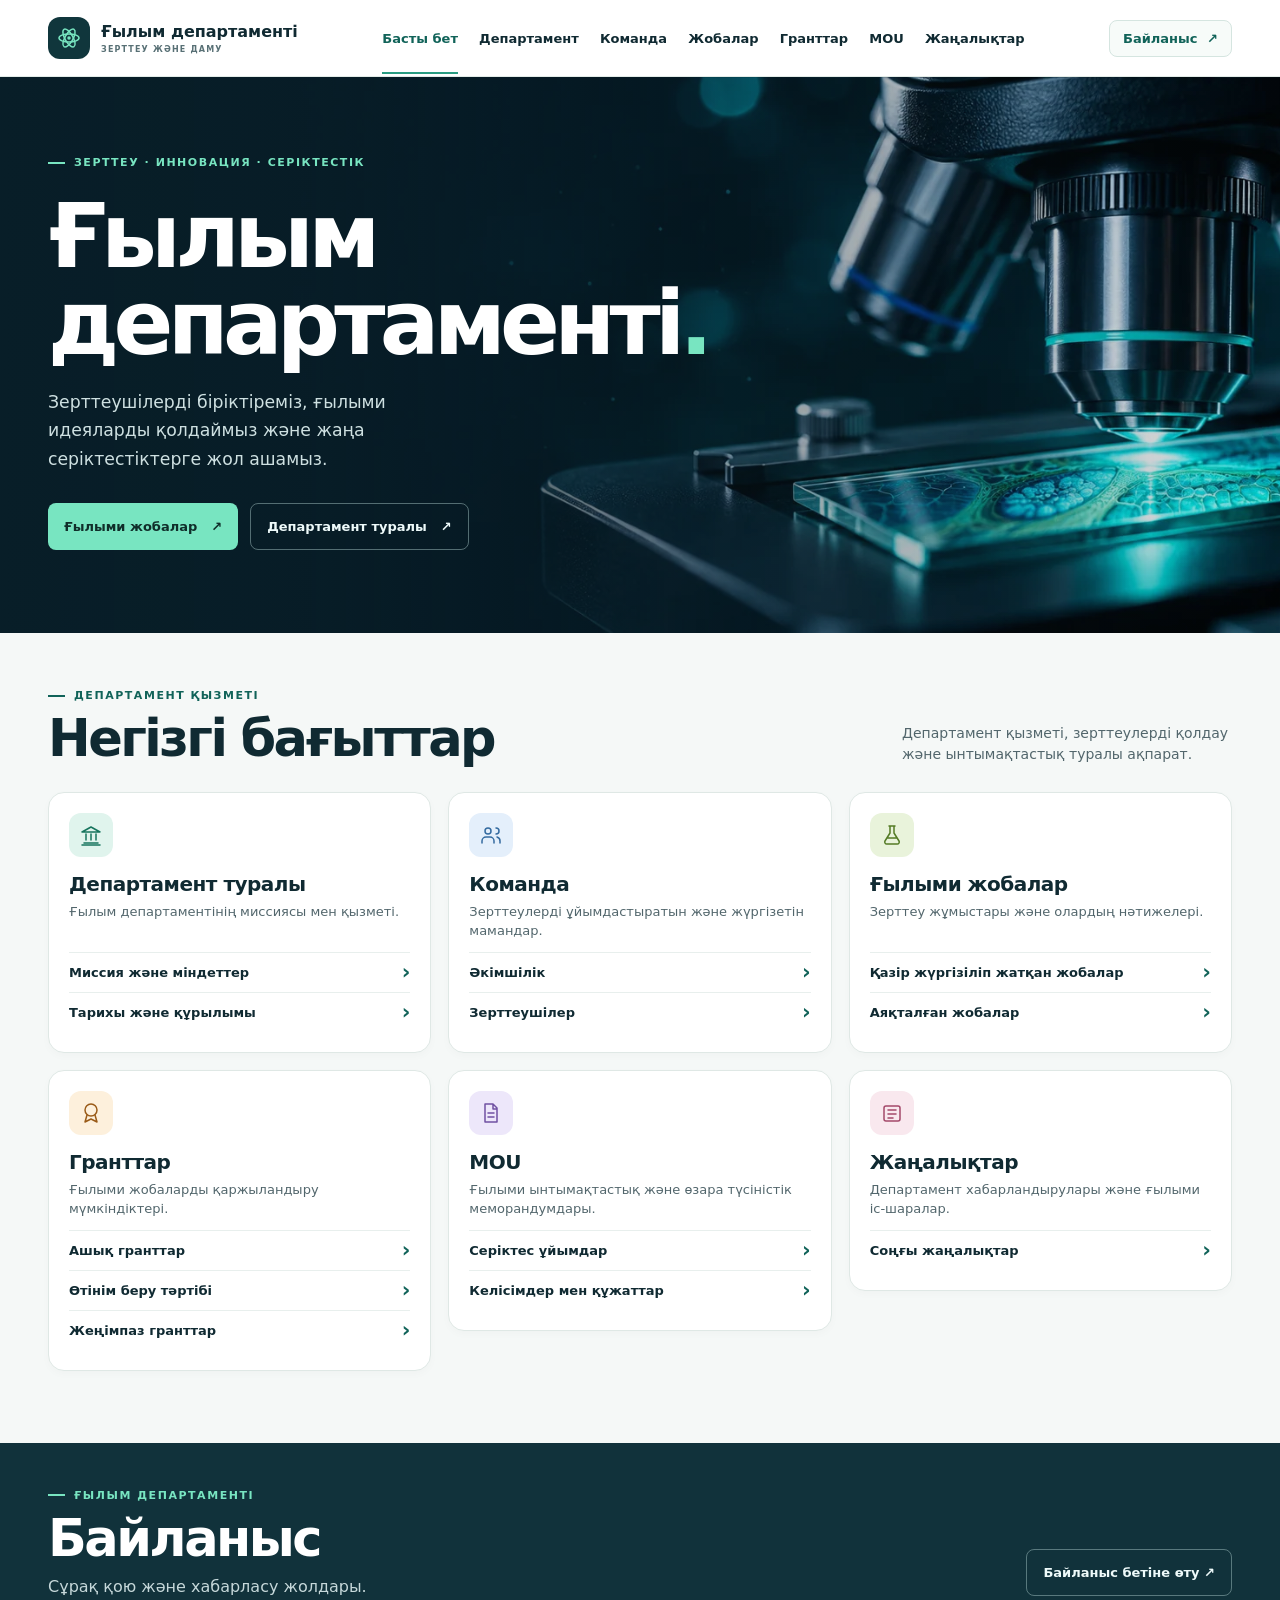
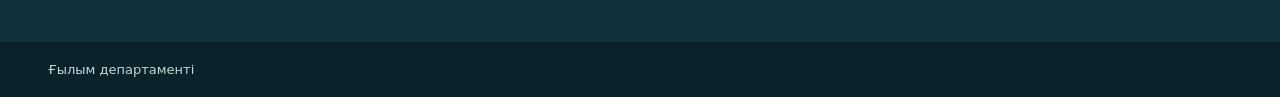
==== index.html @ d54acb02 "Add Kazakh science department website" ====
<!doctype html>
<html lang="kk">
<head>
  <meta charset="utf-8">
  <meta name="viewport" content="width=device-width, initial-scale=1">
  <meta name="theme-color" content="#0b222a">
  <meta name="description" content="Ғылым департаментінің зерттеулері, ғылыми гранттары және серіктестіктері.">
  <title>Ғылым департаменті</title>
  <link rel="stylesheet" href="styles.css">
  <script src="site.js" defer></script>
</head>
<body>
<header class="masthead">
  <div class="wrap bar">
    <a href="index.html" class="brand"><span class="brand-mark" data-icon="atom"></span><span>Ғылым департаменті<small>ЗЕРТТЕУ ЖӘНЕ ДАМУ</small></span></a>
    <button class="menu" type="button" aria-controls="navigation" aria-expanded="false">Мәзір</button>
    <nav id="navigation" aria-label="Басты мәзір">
      <a href="index.html" aria-current="page">Басты бет</a><a href="about.html">Департамент</a><a href="team.html">Команда</a><a href="projects.html">Жобалар</a><a href="grants.html">Гранттар</a><a href="mou.html">MOU</a><a href="news.html">Жаңалықтар</a><a class="mobile-contact" href="contact.html">Байланыс</a>
    </nav>
    <a class="contact" href="contact.html">Байланыс <span>↗</span></a>
  </div>
</header>
<main id="home">
  <section class="hero" aria-labelledby="hero-title">
    <div class="wrap hero-content">
      <div class="eyebrow"><span></span> ЗЕРТТЕУ · ИННОВАЦИЯ · СЕРІКТЕСТІК</div>
      <h1 id="hero-title">Ғылым<br>департаменті<span>.</span></h1>
      <p>Зерттеушілерді біріктіреміз, ғылыми идеяларды қолдаймыз және жаңа серіктестіктерге жол ашамыз.</p>
      <div class="actions"><a class="primary" href="projects.html">Ғылыми жобалар <span>↗</span></a><a class="secondary" href="about.html">Департамент туралы <span>↗</span></a></div>
    </div>
  </section>
  <section class="directory wrap" aria-labelledby="directory-title">
    <div class="section-heading"><div><div class="eyebrow"><span></span> ДЕПАРТАМЕНТ ҚЫЗМЕТІ</div><h2 id="directory-title">Негізгі бағыттар</h2></div><p>Департамент қызметі, зерттеулерді қолдау және ынтымақтастық туралы ақпарат.</p></div>
    <div class="cards">
      <article class="card" id="about">
        <span class="tile mint" data-icon="building"></span>
        <h3><a href="about.html">Департамент туралы</a></h3>
        <p>Ғылым департаментінің миссиясы мен қызметі.</p>
        <div class="links directory-links">
          <a href="about.html#mission">Миссия және міндеттер</a>
          <a href="about.html#structure">Тарихы және құрылымы</a>
        </div>
      </article>
      <article class="card" id="team">
        <span class="tile blue" data-icon="people"></span>
        <h3><a href="team.html">Команда</a></h3>
        <p>Зерттеулерді ұйымдастыратын және жүргізетін мамандар.</p>
        <div class="links directory-links">
          <a href="team.html#administration">Әкімшілік</a>
          <a href="team.html#researchers">Зерттеушілер</a>
        </div>
      </article>
      <article class="card" id="projects">
        <span class="tile green" data-icon="flask"></span>
        <h3><a href="projects.html">Ғылыми жобалар</a></h3>
        <p>Зерттеу жұмыстары және олардың нәтижелері.</p>
        <div class="links directory-links">
          <a href="projects.html#ongoing">Қазір жүргізіліп жатқан жобалар</a>
          <a href="projects.html#completed">Аяқталған жобалар</a>
        </div>
      </article>
      <article class="card" id="grants">
        <span class="tile orange" data-icon="award"></span>
        <h3><a href="grants.html">Гранттар</a></h3>
        <p>Ғылыми жобаларды қаржыландыру мүмкіндіктері.</p>
        <div class="links directory-links">
          <a href="grants.html#open">Ашық гранттар</a>
          <a href="grants.html#apply">Өтінім беру тәртібі</a>
          <a href="grants.html#awarded">Жеңімпаз гранттар</a>
        </div>
      </article>
      <article class="card" id="mou">
        <span class="tile purple" data-icon="document"></span>
        <h3><a href="mou.html">MOU</a></h3>
        <p>Ғылыми ынтымақтастық және өзара түсіністік меморандумдары.</p>
        <div class="links directory-links">
          <a href="mou.html#partners">Серіктес ұйымдар</a>
          <a href="mou.html#agreements">Келісімдер мен құжаттар</a>
        </div>
      </article>
      <article class="card" id="news">
        <span class="tile rose" data-icon="news"></span>
        <h3><a href="news.html">Жаңалықтар</a></h3>
        <p>Департамент хабарландырулары және ғылыми іс-шаралар.</p>
        <div class="links directory-links">
          <a href="news.html#latest">Соңғы жаңалықтар</a>
        </div>
      </article>
    </div>
  </section>
  <section id="contact" class="contact-area"><div class="wrap contact-content"><div><div class="eyebrow"><span></span> ҒЫЛЫМ ДЕПАРТАМЕНТІ</div><h2>Байланыс</h2><p>Сұрақ қою және хабарласу жолдары.</p></div><a class="secondary" href="contact.html">Байланыс бетіне өту ↗</a></div></section>
</main>
<footer><div class="wrap">Ғылым департаменті</div></footer>
</body>
</html>
---- styles.css ----
:root {
  color-scheme: light;
  --ink: #102a32;
  --muted: #52666c;
  --teal: #116359;
  --accent: #78e5c1;
  --paper: #f5f8f7;
  font-family: "Inter", "Segoe UI", system-ui, sans-serif;
  color: var(--ink);
  background: var(--paper);
}
* { box-sizing: border-box; }
html { scroll-behavior: smooth; }
body { margin: 0; }
a { color: inherit; text-decoration: none; }
a:focus-visible, button:focus-visible { outline: 2px solid #22aa8c; outline-offset: 4px; }
.wrap { width: min(1220px, calc(100% - 96px)); margin-inline: auto; }
.masthead { background: #fff; position: sticky; top: 0; z-index: 2; border-bottom: 1px solid #e3ece8; }
.bar { display: flex; justify-content: space-between; align-items: center; gap: 20px; min-height: 76px; }
.brand { display: inline-flex; align-items: center; gap: 11px; font-weight: 750; font-size: 16px; white-space: nowrap; }
.brand-mark, .tile { display: grid; place-items: center; border-radius: 12px; }
.brand-mark { width: 42px; height: 42px; color: var(--accent); background: #10363c; }
.brand-mark svg, .tile svg { width: 24px; height: 24px; }
.brand small { display: block; margin-top: 4px; font-size: 8px; color: #587075; letter-spacing: .15em; }
nav { display: flex; align-items: center; gap: clamp(12px, 1.65vw, 25px); font-size: 13px; font-weight: 620; }
nav a { padding-block: 28px; white-space: nowrap; }
nav a:hover, nav a[aria-current] { color: var(--teal); }
nav a[aria-current] { box-shadow: inset 0 -2px #2a9c82; }
.contact, .menu { border: 1px solid #d5e5e0; border-radius: 8px; padding: 10px 13px; font: inherit; font-size: 13px; font-weight: 700; color: var(--teal); background: #f7fbf9; white-space: nowrap; }
.contact span { margin-left: 5px; }
.menu { display: none; }
.mobile-contact { display: none; }
.hero {
  color: #fff;
  background: linear-gradient(90deg, #081e28 0%, #081e28e8 24%, #081e2870 56%, #081e2822 100%), url("assets/laboratory.webp") center 53% / cover, #102e39;
}
.hero-content { padding-block: 79px 83px; }
.eyebrow { display: flex; align-items: center; gap: 9px; color: var(--teal); font-size: 11px; font-weight: 800; letter-spacing: .14em; }
.eyebrow span { width: 17px; height: 2px; display: inline-block; background: currentColor; }
.hero .eyebrow, .contact-area .eyebrow { color: var(--accent); }
h1, h2, h3, p { margin: 0; }
h1 { font-size: clamp(48px, 6.9vw, 102px); letter-spacing: -.065em; line-height: .99; margin: 24px 0 20px; font-weight: 780; }
h1 span { color: var(--accent); }
.hero p { max-width: 440px; color: #cee0e1; line-height: 1.65; font-size: clamp(15px, 1.35vw, 18px); }
.actions { display: flex; flex-wrap: wrap; gap: 12px; margin-top: 30px; }
.primary, .secondary { display: inline-flex; align-items: center; justify-content: center; gap: 14px; min-height: 47px; border-radius: 8px; padding: 0 16px; font-size: 13px; font-weight: 750; }
.primary { color: #102e2a; background: var(--accent); }
.primary:hover { background: #a3f2d8; }
.secondary { border: 1px solid #a7c6c77a; color: #eefafa; }
.secondary:hover { background: #ffffff14; }
.directory { padding-block: 56px 72px; }
.section-heading { display: flex; justify-content: space-between; gap: 20px; align-items: end; margin-bottom: 26px; }
h2 { font-size: clamp(30px, 4vw, 51px); line-height: 1.05; letter-spacing: -.05em; margin-top: 10px; }
.section-heading p { max-width: 330px; font-size: 14px; line-height: 1.55; color: var(--muted); }
.cards { display: grid; grid-template-columns: repeat(3, minmax(0, 1fr)); align-items: start; gap: 17px; }
.card { background: white; border: 1px solid #dfe8e5; border-radius: 16px; padding: 20px; box-shadow: 0 3px 8px #12342d06; scroll-margin-top: 94px; }
.card:target { border-color: #43a58d; }
.tile { width: 44px; height: 44px; margin-bottom: 15px; }
.mint { background: #e0f4ed; color: #16745d; }
.blue { background: #e4effb; color: #346ba0; }
.green { background: #e9f3db; color: #547b25; }
.orange { background: #fdf0dc; color: #9a5b18; }
.purple { background: #ede7fa; color: #7052a2; }
.rose { background: #f9e8ee; color: #a4486a; }
.card h3 { font-size: 20px; letter-spacing: -.025em; }
.card > p { color: var(--muted); font-size: 13px; line-height: 1.5; margin-top: 6px; min-height: 39px; }
.links { margin-top: 11px; }
#home, #contact { scroll-margin-top: 76px; }
.contact-area { background: #11323b; color: white; }
.contact-content { padding-block: 46px; display: flex; align-items: end; justify-content: space-between; gap: 20px; }
.contact-area p { margin-top: 12px; color: #c6d8da; }
footer { background: #0b222a; color: #c6d8da; padding-block: 20px; font-size: 13px; }
@media (max-width: 1100px) {
  .wrap { width: min(1220px, calc(100% - 56px)); }
}
@media (max-width: 950px) {
  .menu { display: block; margin-left: auto; cursor: pointer; }
  nav { display: none; position: absolute; inset: 100% 0 auto; background: white; padding: 8px 28px 15px; border-bottom: 1px solid #dfe8e5; box-shadow: 0 8px 12px #102a321a; }
  .menu[aria-expanded="true"] + nav { display: grid; gap: 0; }
  nav a { padding-block: 10px; }
  nav a[aria-current] { box-shadow: none; }
}
@media (max-width: 760px) {
  .cards { grid-template-columns: repeat(2, minmax(0, 1fr)); }
  .hero-content { padding-block: 65px; }
}
@media (max-width: 520px) {
  .wrap { width: calc(100% - 32px); }
  .bar { min-height: 68px; gap: 6px; }
  .brand { gap: 6px; font-size: 13px; }
  .brand-mark { width: 33px; height: 33px; }
  .brand-mark svg { width: 19px; height: 19px; }
  .brand small { font-size: 7px; }
  .menu, .contact { font-size: 11px; padding: 8px 6px; }
  .bar > .contact { display: none; }
  .mobile-contact { display: block; }
  .hero { background-position: 63% center; }
  .hero-content { padding-block: 61px; }
  h1 { font-size: clamp(34px, 10.5vw, 48px); }
  .hero .eyebrow { font-size: 9px; }
  .section-heading, .contact-content { flex-direction: column; align-items: flex-start; }
  .directory { padding-block: 43px 50px; }
  .cards { grid-template-columns: minmax(0, 1fr); }
  .card > p { min-height: 0; }
}
@media (prefers-reduced-motion: reduce) {
  html { scroll-behavior: auto; }
}

.directory-links a {
  display: flex;
  align-items: center;
  justify-content: space-between;
  gap: 10px;
  min-height: 40px;
  border-top: 1px solid #e8efed;
  font-size: 13px;
  font-weight: 650;
}
.directory-links a::after { content: "›"; color: var(--teal); font-size: 21px; }
.directory-links a:hover, .card h3 a:hover { color: var(--teal); }
.contact[aria-current] { border-color: #43a58d; }
.subhero { padding-block: 34px 45px; color: #fff; background: #102e39; }
.breadcrumb { display: inline-block; color: #aee8d9; font-size: 13px; }
.breadcrumb:hover, .related-link:hover { text-decoration: underline; }
.subhero-heading { display: flex; align-items: flex-start; gap: 16px; margin-top: 24px; }
.subhero-heading .tile { flex: 0 0 44px; margin: 3px 0 0; }
.subhero h1 { font-size: clamp(29px, 5vw, 64px); line-height: 1.08; margin: 0; letter-spacing: -.04em; }
.subhero p { color: #cee0e1; margin-top: 12px; line-height: 1.55; }
.page-content { max-width: 900px; padding-block: 27px 64px; }
.section-links {
  position: static;
  display: flex;
  flex-wrap: wrap;
  gap: 8px;
  padding: 0;
  border: 0;
  box-shadow: none;
  background: transparent;
}
.section-links a {
  padding: 9px 12px;
  white-space: normal;
  background: white;
  border: 1px solid #d5e5e0;
  border-radius: 8px;
}
.example-notice { margin: 20px 0; color: var(--muted); font-size: 14px; line-height: 1.55; }
.example-card {
  scroll-margin-top: 94px;
  margin-top: 16px;
  padding: clamp(16px, 4vw, 28px);
  border: 1px solid #dfe8e5;
  border-radius: 16px;
  background: white;
}
.example-card:target { border-color: #43a58d; }
.example-card h2 { margin: 0 0 15px; font-size: clamp(23px, 3.5vw, 32px); }
.example-content { padding: 14px; border-radius: 10px; background: var(--paper); }
.example-label {
  display: inline-block;
  margin-bottom: 8px;
  padding: 3px 7px;
  border-radius: 4px;
  background: #fff0c9;
  color: #674600;
  font-size: 11px;
  font-weight: 800;
}
.example-content h3 { font-size: 18px; }
.example-content p { margin-top: 7px; color: var(--muted); line-height: 1.6; overflow-wrap: anywhere; }
.related-link { display: inline-block; margin-top: 10px; color: var(--teal); font-weight: 700; }
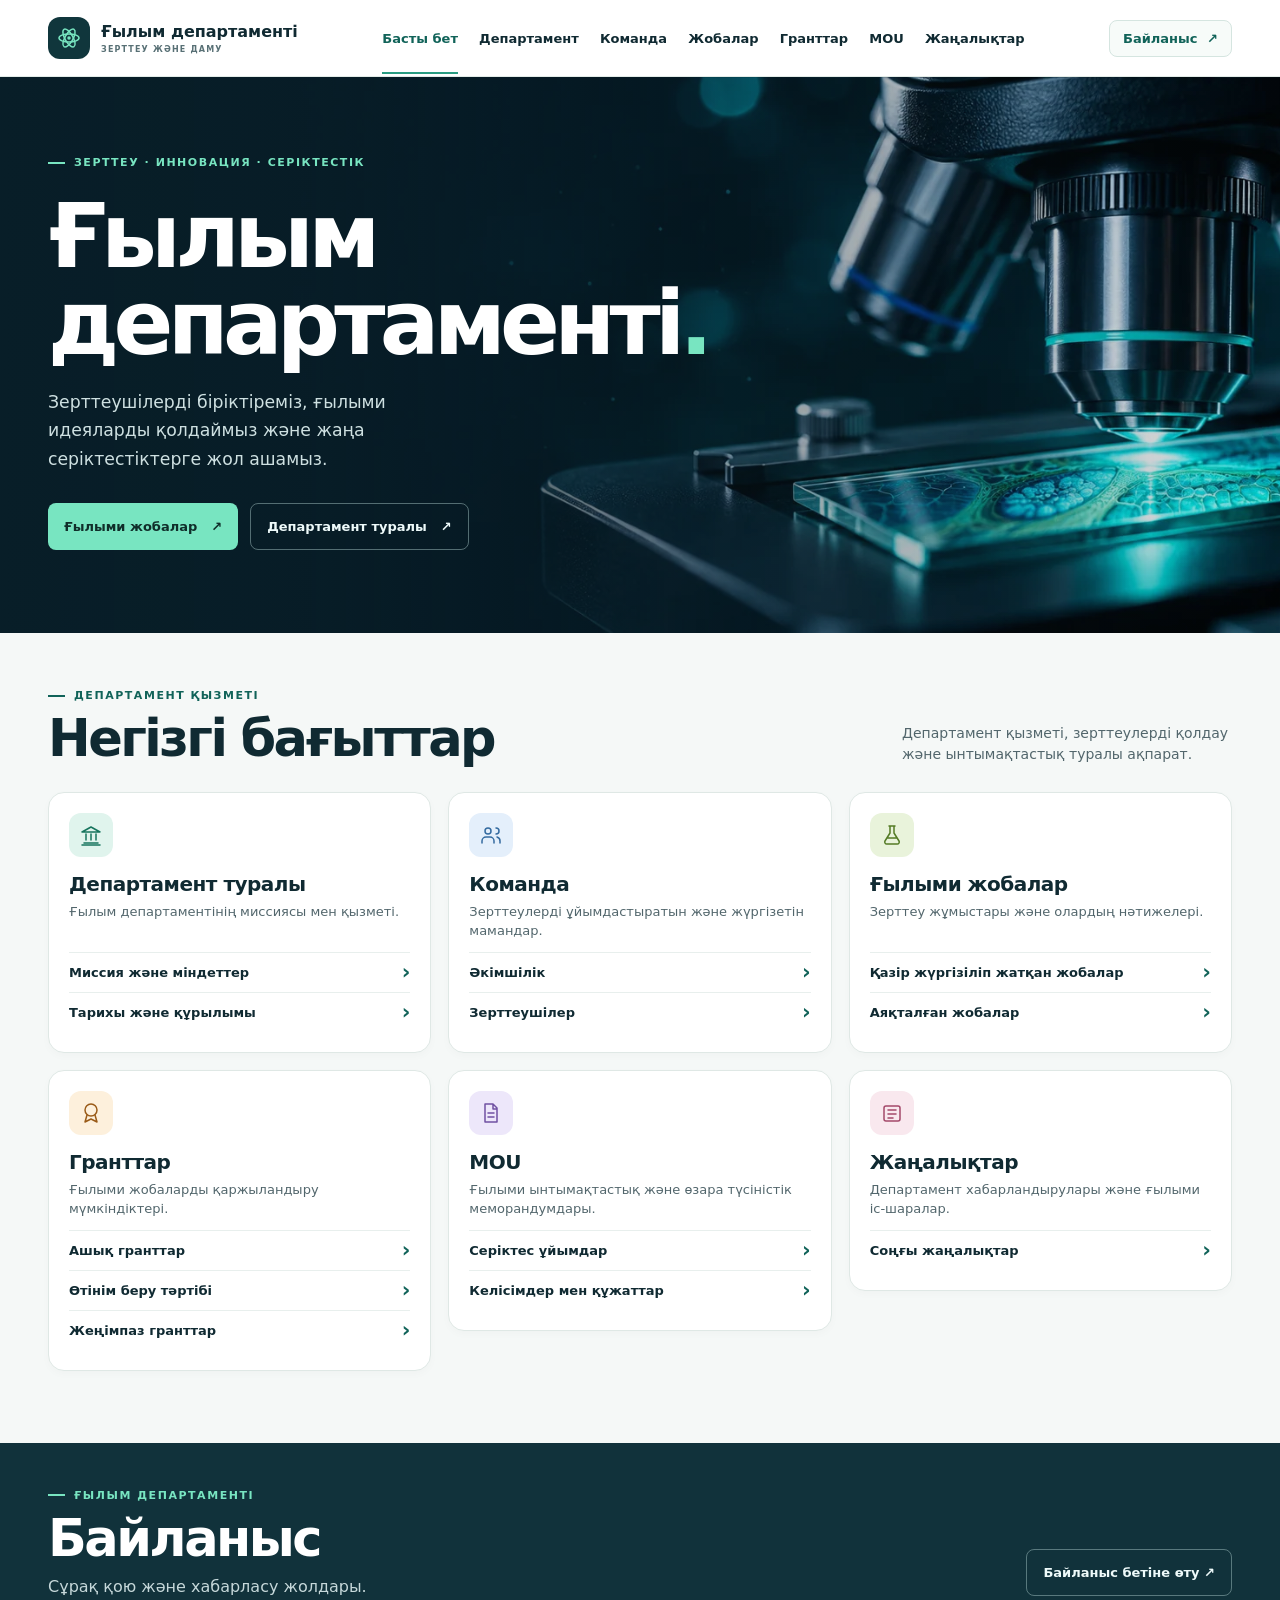
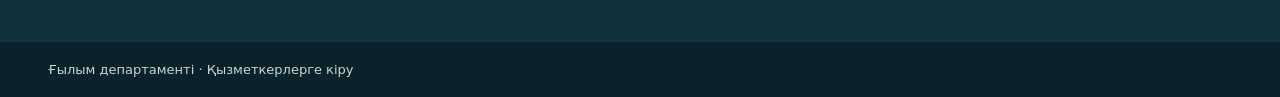
==== commit 32a0791a: "Add staff administration panel" ====
--- a/index.html
+++ b/index.html
@@ -90,6 +90,6 @@
   </section>
   <section id="contact" class="contact-area"><div class="wrap contact-content"><div><div class="eyebrow"><span></span> ҒЫЛЫМ ДЕПАРТАМЕНТІ</div><h2>Байланыс</h2><p>Сұрақ қою және хабарласу жолдары.</p></div><a class="secondary" href="contact.html">Байланыс бетіне өту ↗</a></div></section>
 </main>
-<footer><div class="wrap">Ғылым департаменті</div></footer>
+<footer><div class="wrap">Ғылым департаменті · <a href="admin">Қызметкерлерге кіру</a></div></footer>
 </body>
 </html>
--- a/styles.css
+++ b/styles.css
@@ -170,3 +170,33 @@
 .example-content h3 { font-size: 18px; }
 .example-content p { margin-top: 7px; color: var(--muted); line-height: 1.6; overflow-wrap: anywhere; }
 .related-link { display: inline-block; margin-top: 10px; color: var(--teal); font-weight: 700; }
+
+.hero h1, .example-content p { white-space: pre-line; }
+.example-content + .example-content { margin-top: 12px; }
+.admin-header { background: #11323b; color: white; padding-block: 18px; }
+.admin-top, .admin-actions { display: flex; align-items: center; justify-content: space-between; flex-wrap: wrap; gap: 16px; }
+.admin-main { max-width: 1000px; padding-block: 36px 56px; }
+.admin-main h1 { font-size: clamp(28px, 5vw, 45px); margin: 0 0 12px; line-height: 1.1; }
+.admin-main h2 { font-size: 23px; margin: 0 0 16px; }
+.admin-heading { margin-bottom: 20px; }
+.admin-navigation { margin-bottom: 20px; }
+.admin-card { border: 1px solid #dfe8e5; border-radius: 16px; padding: clamp(16px, 4vw, 28px); margin: 0 0 16px; background: white; }
+.admin-login { max-width: 440px; margin: 24px auto; }
+.admin-main label { display: block; font-size: 14px; font-weight: 650; margin-bottom: 12px; }
+.admin-main input:not([type="hidden"]), .admin-main textarea, .admin-main select {
+  display: block; width: 100%; margin-top: 5px; padding: 9px 11px; font: inherit; font-weight: 400;
+  color: var(--ink); background: white; border: 1px solid #a6bfba; border-radius: 8px;
+}
+.admin-main textarea { resize: vertical; }
+.admin-main button { cursor: pointer; font-family: inherit; }
+.admin-main button:disabled { opacity: .55; cursor: default; }
+.admin-main button.primary { border: 0; }
+.admin-fields, .admin-link-fields { display: grid; grid-template-columns: repeat(2, minmax(0, 1fr)); gap: 0 16px; }
+.admin-record { margin-bottom: 12px; background: var(--paper); border-radius: 10px; padding: 14px; }
+.admin-quiet { border: 1px solid #a6bfba; color: var(--teal); background: white; border-radius: 8px; padding: 8px 12px; }
+.admin-message { margin: 12px 0; padding: 10px 14px; border-radius: 8px; background: #dff3eb; }
+.admin-message.error { background: #fbe6e8; color: #862a3a; }
+.admin-actions { justify-content: flex-start; color: var(--teal); }
+@media (max-width: 600px) {
+  .admin-fields, .admin-link-fields { grid-template-columns: minmax(0, 1fr); }
+}
